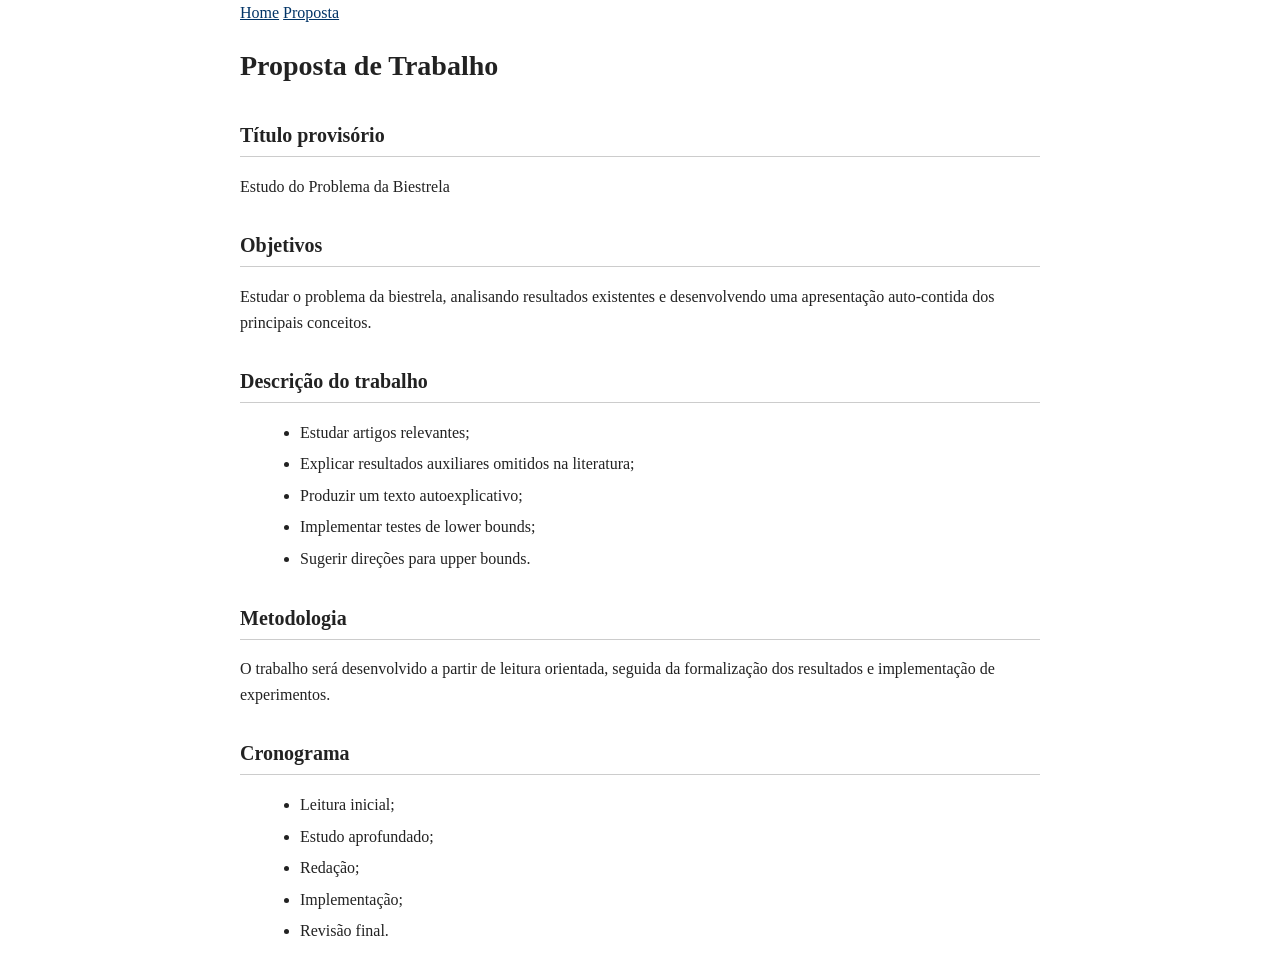
==== proposta_de_trabalho.html @ 9163db7d "improve style" ====
<!DOCTYPE html>
<html lang="pt-br">
<head>
  <meta charset="UTF-8">
  <title>Proposta de TCC</title>
  <link rel="stylesheet" href="style.css">
</head>
<body>

  <div class="navbar">
    <a href="index.html">Home</a>
    <a href="proposta_de_trabalho.html">Proposta</a>
  </div>

  <h1>Proposta de Trabalho</h1>

  <div class="section">
    <h2>Título provisório</h2>
    <p>Estudo do Problema da Biestrela</p>
  </div>

  <div class="section">
    <h2>Objetivos</h2>
    <p>
      Estudar o problema da biestrela, analisando resultados existentes
      e desenvolvendo uma apresentação auto-contida dos principais conceitos.
    </p>
  </div>

  <div class="section">
    <h2>Descrição do trabalho</h2>
    <ul>
      <li>Estudar artigos relevantes;</li>
      <li>Explicar resultados auxiliares omitidos na literatura;</li>
      <li>Produzir um texto autoexplicativo;</li>
      <li>Implementar testes de lower bounds;</li>
      <li>Sugerir direções para upper bounds.</li>
    </ul>
  </div>

  <div class="section">
    <h2>Metodologia</h2>
    <p>
      O trabalho será desenvolvido a partir de leitura orientada,
      seguida da formalização dos resultados e implementação de experimentos.
    </p>
  </div>

  <div class="section">
    <h2>Cronograma</h2>
    <ul>
      <li>Leitura inicial;</li>
      <li>Estudo aprofundado;</li>
      <li>Redação;</li>
      <li>Implementação;</li>
      <li>Revisão final.</li>
    </ul>
  </div>

</body>
</html>
---- style.css ----
body {
  font-family: "Times New Roman", Times, serif;
  line-height: 1.6;
  max-width: 800px;
  margin: 0 auto;
  padding: 0;
  color: #222;
  background-color: #ffffff;
}

/* Barra superior azul */
.topbar {
  height: 8px;
  background-color: #003366;
  margin-bottom: 30px;
}

/* Conteúdo */
.container {
  padding: 0 20px 40px 20px;
}

/* Título principal */
h1 {
  font-size: 28px;
  margin-bottom: 10px;
}

/* Subtítulos */
h2 {
  font-size: 20px;
  margin-top: 30px;
  border-bottom: 1px solid #ccc;
  padding-bottom: 5px;
}

/* Parágrafos */
p {
  margin: 12px 0;
}

/* Lista */
ul {
  margin-left: 20px;
}

li {
  margin-bottom: 6px;
}

/* Links estilo acadêmico */
a {
  color: #003366;
  text-decoration: underline;
}

a:hover {
  color: #0055aa;
}

/* Nome destacado */
strong {
  font-weight: bold;
}
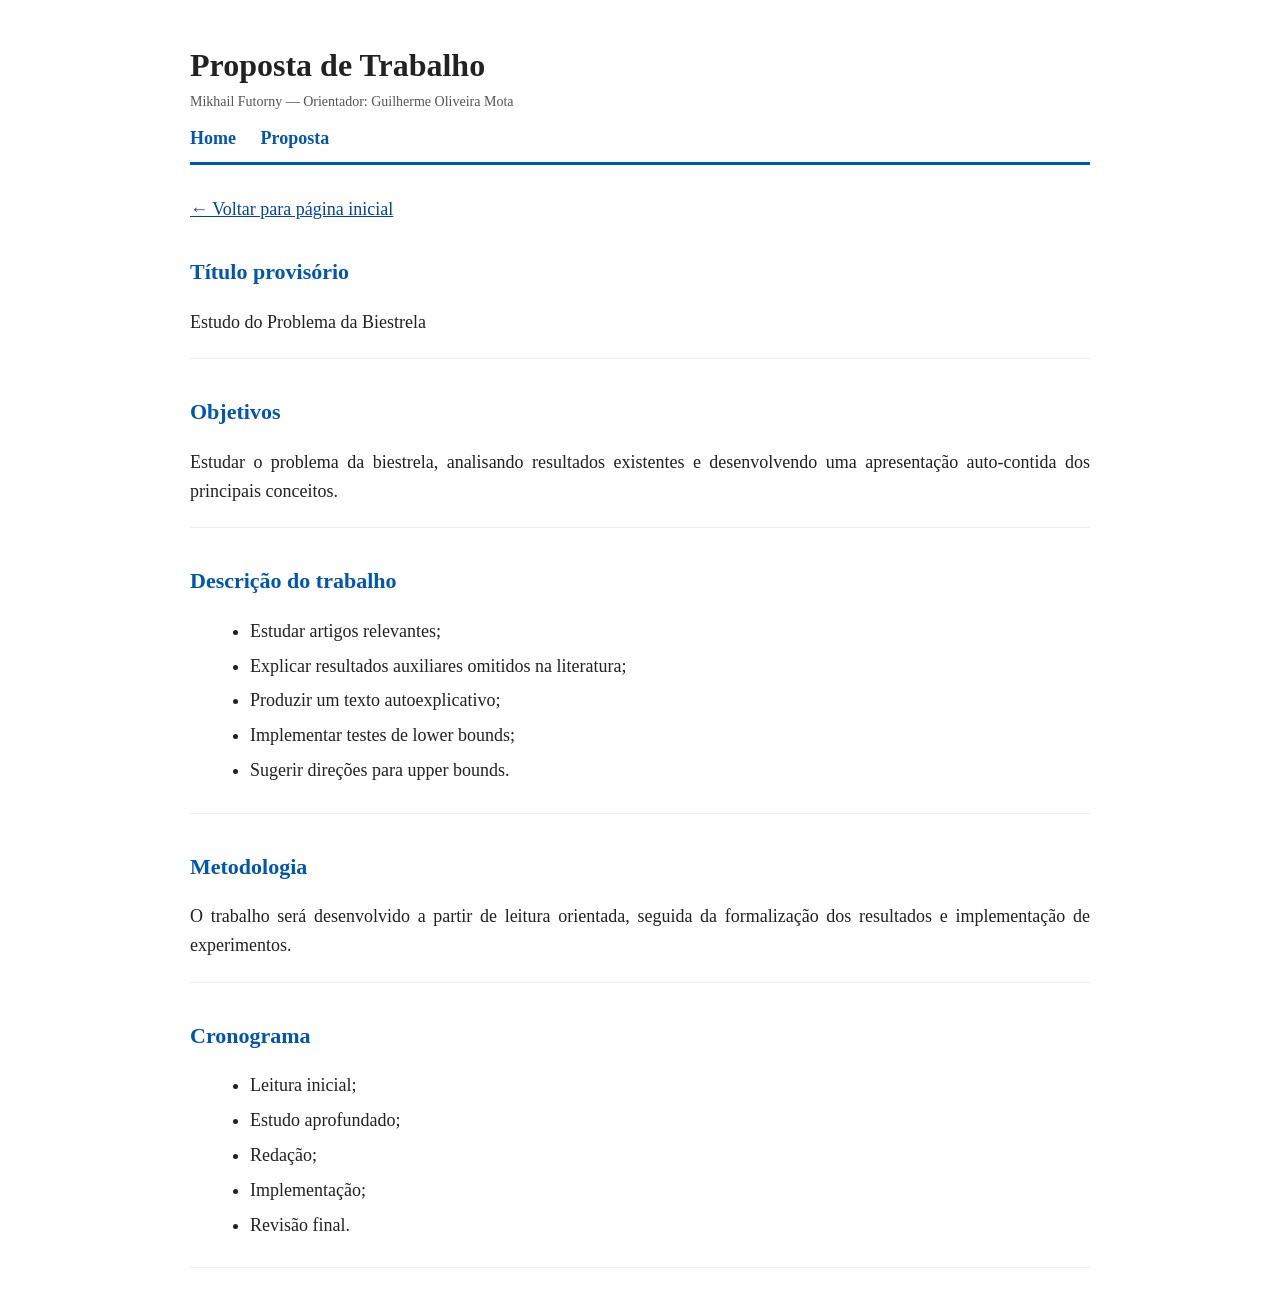
==== commit 80611742: "testing" ====
--- a/proposta_de_trabalho.html
+++ b/proposta_de_trabalho.html
@@ -7,12 +7,18 @@
 </head>
 <body>
 
-  <div class="navbar">
-    <a href="index.html">Home</a>
-    <a href="proposta_de_trabalho.html">Proposta</a>
-  </div>
+  <header>
+    <h1>Proposta de Trabalho</h1>
+    <div class="subtitle">
+      Mikhail Futorny — Orientador: Guilherme Oliveira Mota
+    </div>
+    <div class="navbar">
+      <a href="index.html">Home</a>
+      <a href="proposta_de_trabalho.html">Proposta</a>
+    </div>
+  </header>
 
-  <h1>Proposta de Trabalho</h1>
+  <p><a href="index.html">← Voltar para página inicial</a></p>
 
   <div class="section">
     <h2>Título provisório</h2>
--- a/style.css
+++ b/style.css
@@ -1,45 +1,60 @@
 body {
   font-family: "Times New Roman", Times, serif;
+  font-size: 18px;
   line-height: 1.6;
-  max-width: 800px;
-  margin: 0 auto;
-  padding: 0;
+  max-width: 900px;
+  margin: 40px auto;
+  padding: 0 20px;
   color: #222;
   background-color: #ffffff;
 }
 
-/* Barra superior azul */
-.topbar {
-  height: 8px;
-  background-color: #003366;
+/* HEADER */
+header {
+  border-bottom: 3px solid #0056b3;
   margin-bottom: 30px;
+  padding-bottom: 10px;
 }
 
-/* Conteúdo */
-.container {
-  padding: 0 20px 40px 20px;
+header h1 {
+  margin: 0;
+  font-size: 32px;
 }
 
-/* Título principal */
-h1 {
-  font-size: 28px;
-  margin-bottom: 10px;
+.subtitle {
+  color: #555;
+  font-size: 14px;
 }
 
-/* Subtítulos */
-h2 {
-  font-size: 20px;
-  margin-top: 30px;
-  border-bottom: 1px solid #ccc;
-  padding-bottom: 5px;
+/* NAVBAR */
+.navbar {
+  margin-top: 10px;
 }
 
-/* Parágrafos */
+.navbar a {
+  margin-right: 20px;
+  text-decoration: none;
+  color: #0056b3;
+  font-weight: bold;
+}
+
+.navbar a:hover {
+  text-decoration: underline;
+}
+
+/* TITLES */
+h2 {
+  margin-top: 30px;
+  font-size: 22px;
+  color: #0056b3;
+}
+
+/* TEXT */
 p {
   margin: 12px 0;
+  text-align: justify;
 }
 
-/* Lista */
 ul {
   margin-left: 20px;
 }
@@ -48,17 +63,19 @@
   margin-bottom: 6px;
 }
 
-/* Links estilo acadêmico */
+/* LINKS */
 a {
-  color: #003366;
+  color: #0044aa;
+  font-weight: 500;
+}
+
+a:hover {
   text-decoration: underline;
 }
 
-a:hover {
-  color: #0055aa;
-}
-
-/* Nome destacado */
-strong {
-  font-weight: bold;
+/* SECTIONS */
+.section {
+  margin-bottom: 35px;
+  padding-bottom: 10px;
+  border-bottom: 1px solid #eee;
 }
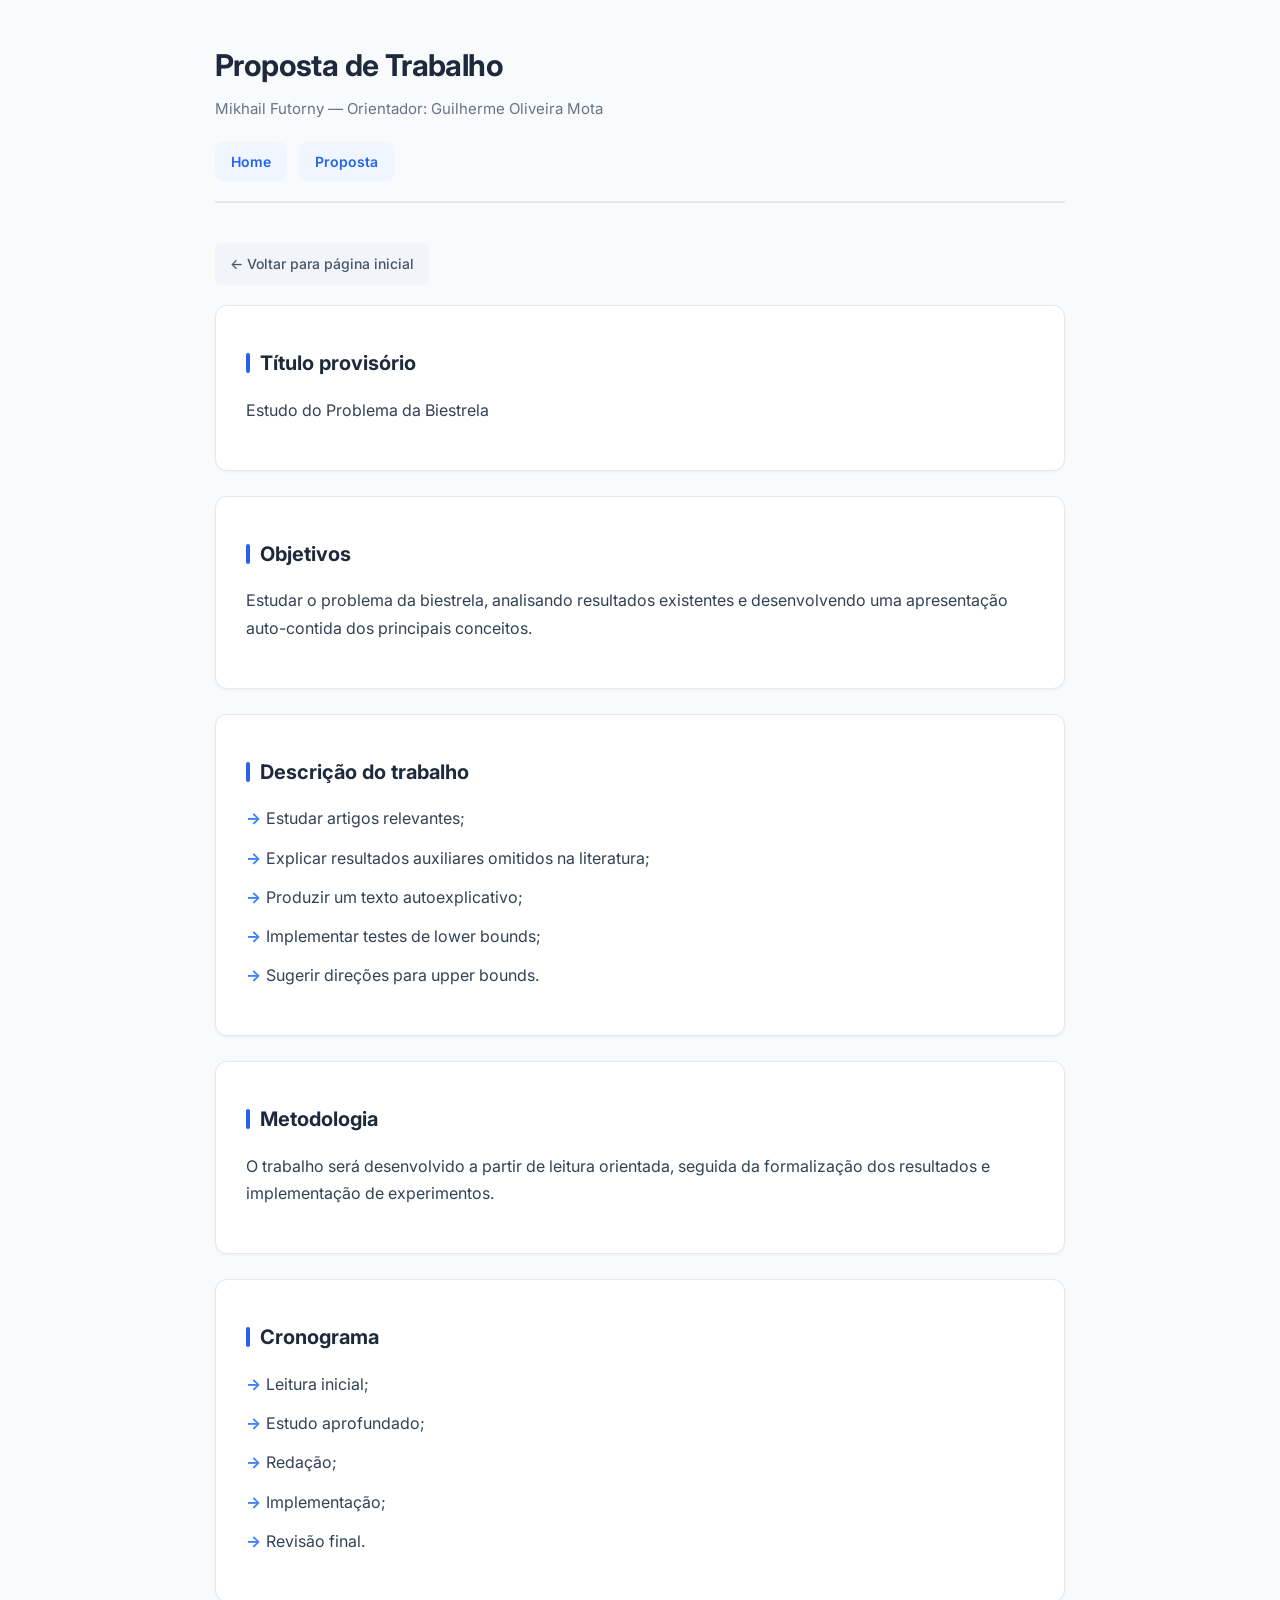
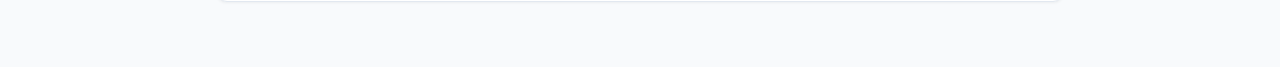
==== commit 6560645e: "teste" ====
--- a/proposta_de_trabalho.html
+++ b/proposta_de_trabalho.html
@@ -18,7 +18,7 @@
     </div>
   </header>
 
-  <p><a href="index.html">← Voltar para página inicial</a></p>
+  <a href="index.html" class="back-button">← Voltar para página inicial</a>
 
   <div class="section">
     <h2>Título provisório</h2>
--- a/style.css
+++ b/style.css
@@ -1,81 +1,132 @@
+@import url('https://fonts.googleapis.com/css2?family=Inter:wght@400;500;600;700&display=swap');
+
 body {
-  font-family: "Times New Roman", Times, serif;
-  font-size: 18px;
-  line-height: 1.6;
-  max-width: 900px;
-  margin: 40px auto;
-  padding: 0 20px;
-  color: #222;
-  background-color: #ffffff;
+  font-family: 'Inter', sans-serif;
+  font-size: 16px;
+  line-height: 1.7;
+  max-width: 850px;
+  margin: 0 auto;
+  padding: 40px 20px;
+  color: #334155;
+  background-color: #f8fafc;
 }
 
 /* HEADER */
 header {
-  border-bottom: 3px solid #0056b3;
-  margin-bottom: 30px;
-  padding-bottom: 10px;
+  border-bottom: 2px solid #e2e8f0;
+  margin-bottom: 40px;
+  padding-bottom: 20px;
 }
 
 header h1 {
   margin: 0;
-  font-size: 32px;
+  font-size: 30px;
+  color: #1e293b;
+  font-weight: 700;
+  letter-spacing: -0.02em;
 }
 
 .subtitle {
-  color: #555;
-  font-size: 14px;
+  color: #64748b;
+  font-size: 15px;
+  margin-top: 5px;
 }
 
 /* NAVBAR */
 .navbar {
-  margin-top: 10px;
+  margin-top: 20px;
+  display: flex;
+  gap: 12px;
 }
 
 .navbar a {
-  margin-right: 20px;
   text-decoration: none;
-  color: #0056b3;
-  font-weight: bold;
+  color: #2563eb;
+  font-weight: 600;
+  font-size: 14px;
+  padding: 8px 16px;
+  border-radius: 8px;
+  background-color: #eff6ff;
+  transition: all 0.2s ease;
 }
 
 .navbar a:hover {
-  text-decoration: underline;
+  background-color: #2563eb;
+  color: white;
 }
 
 /* TITLES */
 h2 {
-  margin-top: 30px;
-  font-size: 22px;
-  color: #0056b3;
+  margin-top: 10px;
+  font-size: 20px;
+  color: #1e293b;
+  display: flex;
+  align-items: center;
+  gap: 10px;
 }
 
-/* TEXT */
-p {
-  margin: 12px 0;
-  text-align: justify;
-}
-
-ul {
-  margin-left: 20px;
-}
-
-li {
-  margin-bottom: 6px;
-}
-
-/* LINKS */
-a {
-  color: #0044aa;
-  font-weight: 500;
-}
-
-a:hover {
-  text-decoration: underline;
+h2::before {
+  content: "";
+  width: 4px;
+  height: 20px;
+  background-color: #2563eb;
+  border-radius: 4px;
 }
 
 /* SECTIONS */
 .section {
-  margin-bottom: 35px;
-  padding-bottom: 10px;
-  border-bottom: 1px solid #eee;
+  background: white;
+  padding: 30px;
+  border-radius: 12px;
+  box-shadow: 0 1px 3px rgba(0,0,0,0.05);
+  margin-bottom: 25px;
+  border: 1px solid #e2e8f0;
+}
+
+/* LINKS & BUTTONS */
+p { margin: 16px 0; }
+
+a {
+  color: #2563eb;
+  text-decoration: none;
+  transition: color 0.2s;
+}
+
+.back-button {
+  display: inline-flex;
+  align-items: center;
+  padding: 8px 14px;
+  background-color: #f1f5f9;
+  color: #475569;
+  border-radius: 6px;
+  font-size: 14px;
+  font-weight: 500;
+  margin-bottom: 20px;
+  border: 1px solid transparent;
+  transition: all 0.2s;
+}
+
+.back-button:hover {
+  background-color: #e2e8f0;
+  color: #1e293b;
+  transform: translateX(-3px);
+}
+
+/* LISTS */
+ul {
+  padding-left: 20px;
+  list-style: none;
+}
+
+li {
+  margin-bottom: 12px;
+  position: relative;
+}
+
+li::before {
+  content: "→";
+  color: #3b82f6;
+  position: absolute;
+  left: -20px;
+  font-weight: bold;
 }
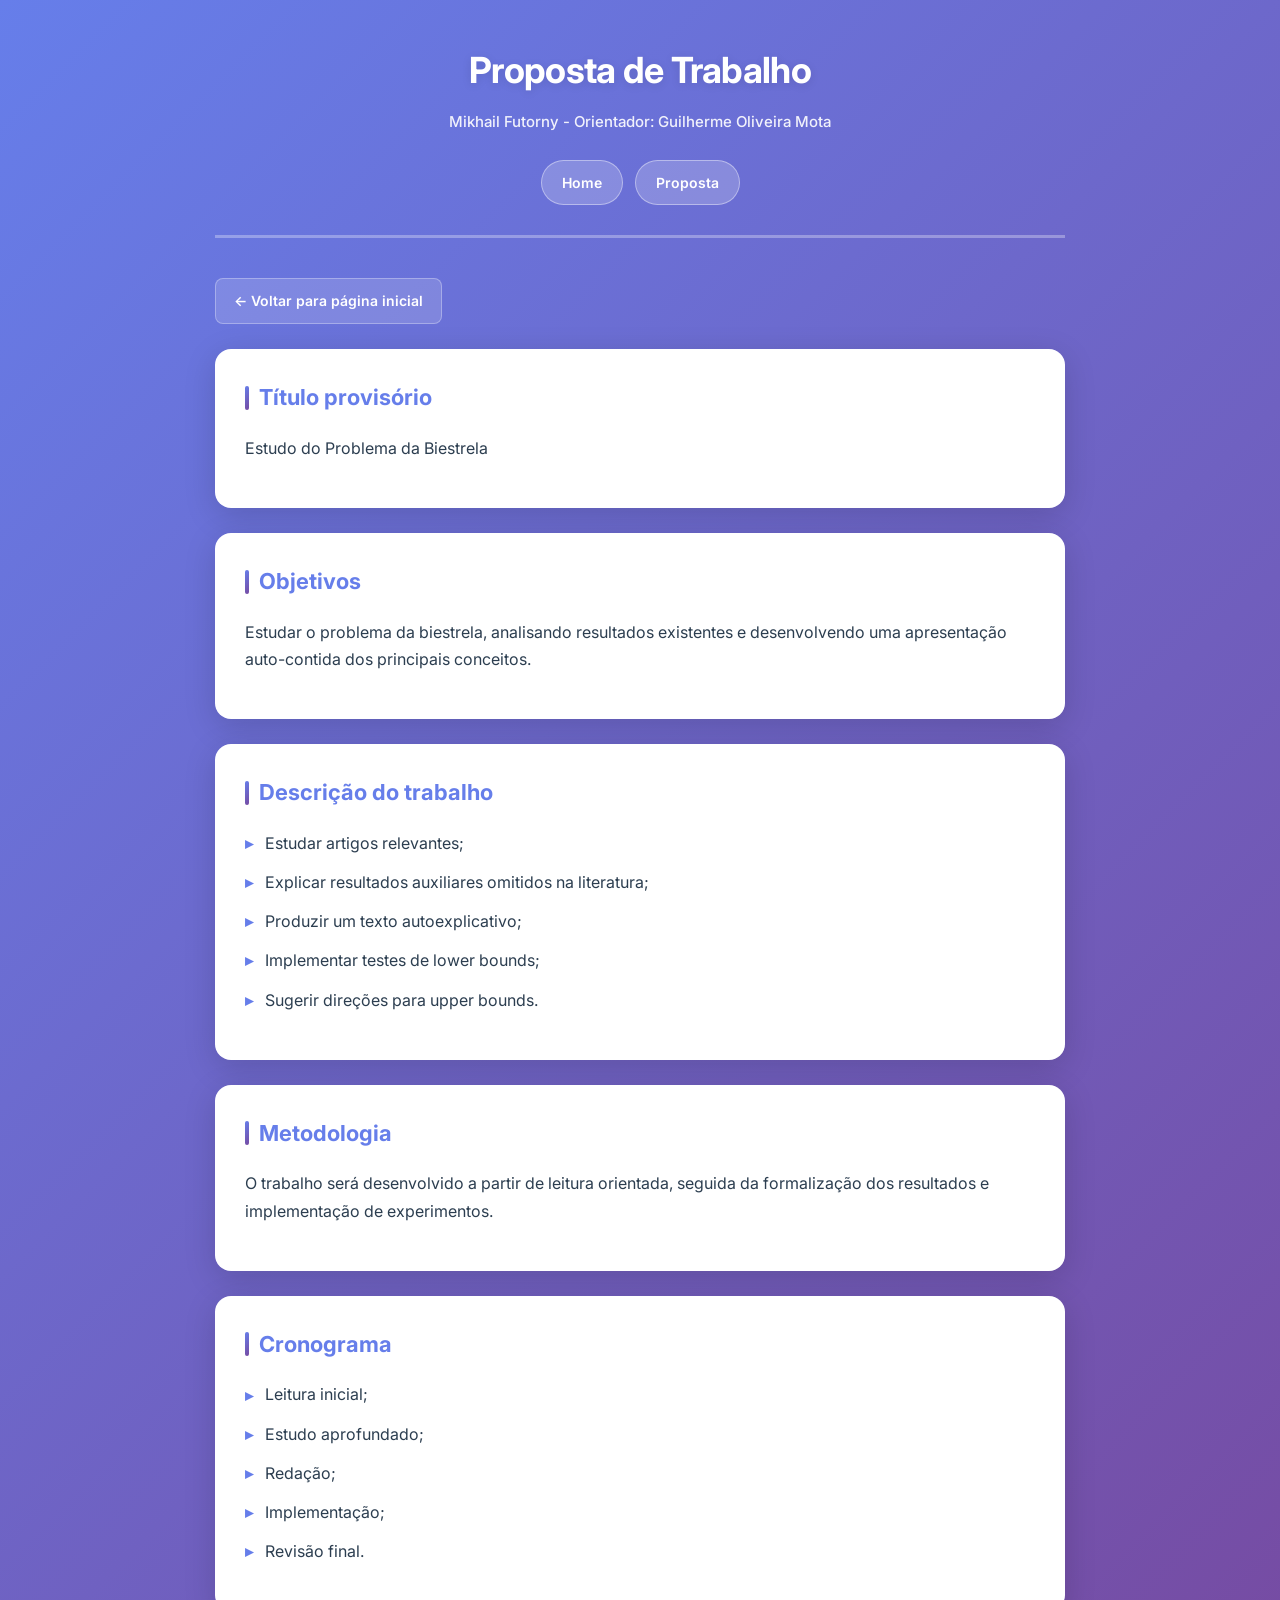
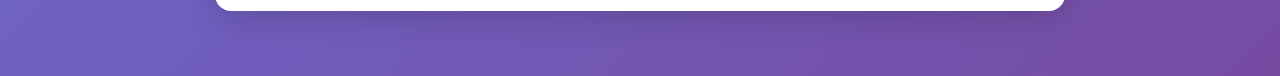
==== commit 0e99ef4b: "redesign" ====
--- a/proposta_de_trabalho.html
+++ b/proposta_de_trabalho.html
@@ -10,7 +10,7 @@
   <header>
     <h1>Proposta de Trabalho</h1>
     <div class="subtitle">
-      Mikhail Futorny — Orientador: Guilherme Oliveira Mota
+      Mikhail Futorny - Orientador: Guilherme Oliveira Mota
     </div>
     <div class="navbar">
       <a href="index.html">Home</a>
--- a/style.css
+++ b/style.css
@@ -7,69 +7,77 @@
   max-width: 850px;
   margin: 0 auto;
   padding: 40px 20px;
-  color: #334155;
-  background-color: #f8fafc;
+  color: #2c3e50;
+  background: linear-gradient(135deg, #667eea 0%, #764ba2 100%);
+  min-height: 100vh;
 }
 
 /* HEADER */
 header {
-  border-bottom: 2px solid #e2e8f0;
+  border-bottom: 3px solid rgba(255, 255, 255, 0.3);
   margin-bottom: 40px;
-  padding-bottom: 20px;
+  padding-bottom: 30px;
+  text-align: center;
 }
 
 header h1 {
   margin: 0;
-  font-size: 30px;
-  color: #1e293b;
+  font-size: 36px;
+  color: white;
   font-weight: 700;
   letter-spacing: -0.02em;
+  text-shadow: 0 2px 10px rgba(0, 0, 0, 0.1);
 }
 
 .subtitle {
-  color: #64748b;
+  color: rgba(255, 255, 255, 0.9);
   font-size: 15px;
-  margin-top: 5px;
+  margin-top: 8px;
+  font-weight: 500;
 }
 
 /* NAVBAR */
 .navbar {
-  margin-top: 20px;
+  margin-top: 25px;
   display: flex;
   gap: 12px;
+  justify-content: center;
 }
 
 .navbar a {
   text-decoration: none;
-  color: #2563eb;
+  color: white;
   font-weight: 600;
   font-size: 14px;
-  padding: 8px 16px;
-  border-radius: 8px;
-  background-color: #eff6ff;
-  transition: all 0.2s ease;
+  padding: 10px 20px;
+  border-radius: 25px;
+  background-color: rgba(255, 255, 255, 0.2);
+  border: 1.5px solid rgba(255, 255, 255, 0.4);
+  transition: all 0.3s ease;
 }
 
 .navbar a:hover {
-  background-color: #2563eb;
-  color: white;
+  background-color: rgba(255, 255, 255, 0.3);
+  border-color: rgba(255, 255, 255, 0.8);
+  transform: translateY(-2px);
 }
 
 /* TITLES */
 h2 {
-  margin-top: 10px;
-  font-size: 20px;
-  color: #1e293b;
+  margin-top: 0;
+  font-size: 22px;
+  color: #667eea;
   display: flex;
   align-items: center;
   gap: 10px;
+  font-weight: 700;
 }
 
 h2::before {
   content: "";
   width: 4px;
-  height: 20px;
-  background-color: #2563eb;
+  height: 24px;
+  background: linear-gradient(135deg, #667eea, #764ba2);
   border-radius: 4px;
 }
 
@@ -77,38 +85,49 @@
 .section {
   background: white;
   padding: 30px;
-  border-radius: 12px;
-  box-shadow: 0 1px 3px rgba(0,0,0,0.05);
+  border-radius: 16px;
+  box-shadow: 0 8px 32px rgba(0, 0, 0, 0.15);
   margin-bottom: 25px;
-  border: 1px solid #e2e8f0;
+  border: none;
+  backdrop-filter: blur(10px);
+}
+
+.section:hover {
+  box-shadow: 0 12px 40px rgba(0, 0, 0, 0.2);
+  transition: all 0.3s ease;
 }
 
 /* LINKS & BUTTONS */
 p { margin: 16px 0; }
 
 a {
-  color: #2563eb;
+  color: #667eea;
   text-decoration: none;
   transition: color 0.2s;
+  font-weight: 500;
+}
+
+a:hover {
+  color: #764ba2;
 }
 
 .back-button {
   display: inline-flex;
   align-items: center;
-  padding: 8px 14px;
-  background-color: #f1f5f9;
-  color: #475569;
-  border-radius: 6px;
+  padding: 10px 18px;
+  background-color: rgba(255, 255, 255, 0.15);
+  color: white;
+  border-radius: 8px;
   font-size: 14px;
-  font-weight: 500;
-  margin-bottom: 20px;
-  border: 1px solid transparent;
-  transition: all 0.2s;
+  font-weight: 600;
+  margin-bottom: 25px;
+  border: 1.5px solid rgba(255, 255, 255, 0.3);
+  transition: all 0.3s;
 }
 
 .back-button:hover {
-  background-color: #e2e8f0;
-  color: #1e293b;
+  background-color: rgba(255, 255, 255, 0.25);
+  border-color: rgba(255, 255, 255, 0.6);
   transform: translateX(-3px);
 }
 
@@ -124,9 +143,10 @@
 }
 
 li::before {
-  content: "→";
-  color: #3b82f6;
+  content: "▸";
+  color: #667eea;
   position: absolute;
   left: -20px;
   font-weight: bold;
+  font-size: 16px;
 }
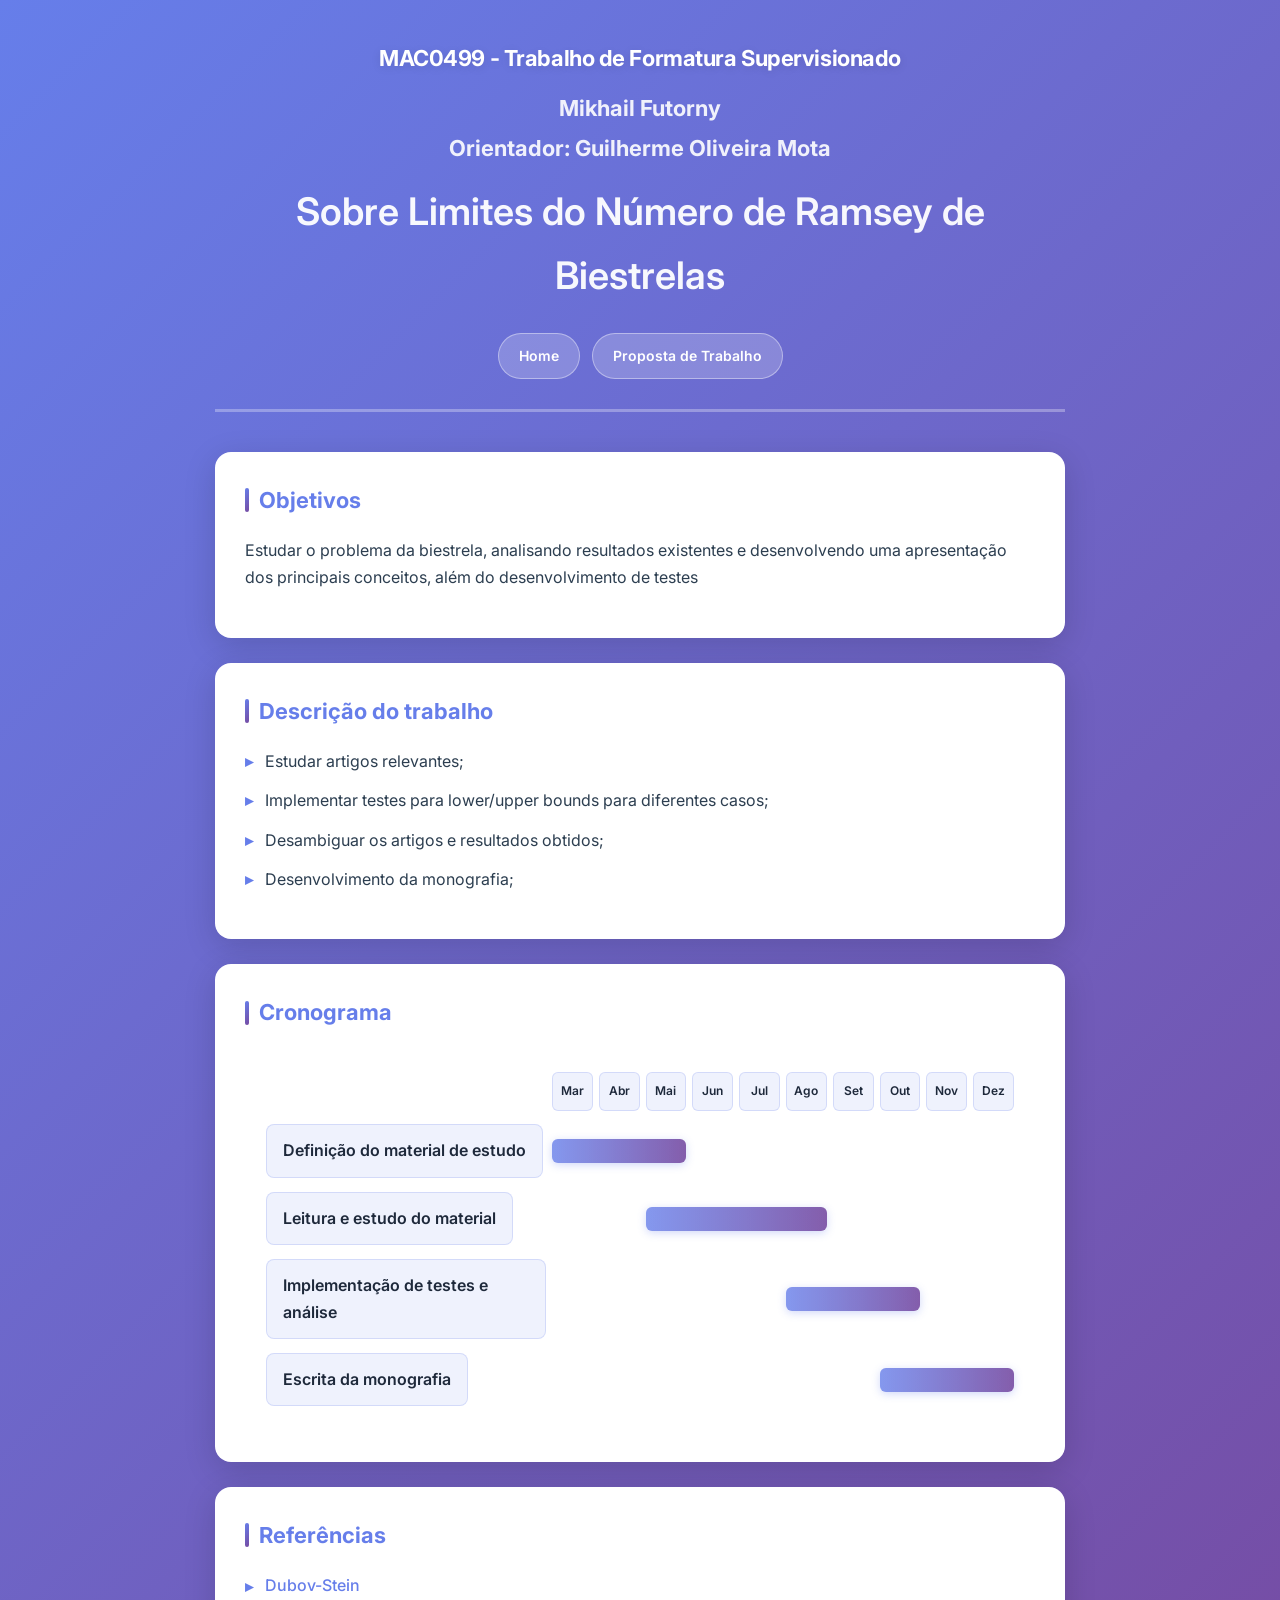
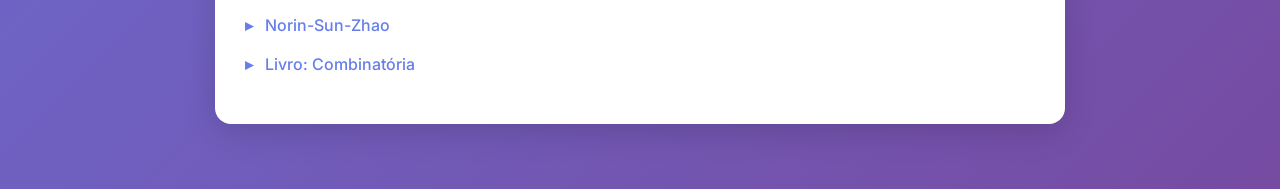
==== commit 303e24f2: "improving everything" ====
--- a/proposta_de_trabalho.html
+++ b/proposta_de_trabalho.html
@@ -8,28 +8,23 @@
 <body>
 
   <header>
-    <h1>Proposta de Trabalho</h1>
+    <h1>MAC0499 - Trabalho de Formatura Supervisionado</h1>
     <div class="subtitle">
-      Mikhail Futorny - Orientador: Guilherme Oliveira Mota
+      <div>Mikhail Futorny</div>
+      <div>Orientador: Guilherme Oliveira Mota</div>
     </div>
+    <div class="project-title">Sobre Limites do Número de Ramsey de Biestrelas</div>
     <div class="navbar">
       <a href="index.html">Home</a>
-      <a href="proposta_de_trabalho.html">Proposta</a>
+      <a href="proposta_de_trabalho.html">Proposta de Trabalho</a>
     </div>
   </header>
-
-  <a href="index.html" class="back-button">← Voltar para página inicial</a>
-
-  <div class="section">
-    <h2>Título provisório</h2>
-    <p>Estudo do Problema da Biestrela</p>
-  </div>
 
   <div class="section">
     <h2>Objetivos</h2>
     <p>
       Estudar o problema da biestrela, analisando resultados existentes
-      e desenvolvendo uma apresentação auto-contida dos principais conceitos.
+      e desenvolvendo uma apresentação dos principais conceitos, além do desenvolvimento de testes
     </p>
   </div>
 
@@ -37,29 +32,40 @@
     <h2>Descrição do trabalho</h2>
     <ul>
       <li>Estudar artigos relevantes;</li>
-      <li>Explicar resultados auxiliares omitidos na literatura;</li>
-      <li>Produzir um texto autoexplicativo;</li>
-      <li>Implementar testes de lower bounds;</li>
-      <li>Sugerir direções para upper bounds.</li>
+      <li>Implementar testes para lower/upper bounds para diferentes casos;</li>
+      <li>Desambiguar os artigos e resultados obtidos;</li>
+      <li>Desenvolvimento da monografia;</li>
     </ul>
   </div>
 
   <div class="section">
-    <h2>Metodologia</h2>
-    <p>
-      O trabalho será desenvolvido a partir de leitura orientada,
-      seguida da formalização dos resultados e implementação de experimentos.
-    </p>
+    <h2>Cronograma</h2>
+    <div class="timeline">
+      <div></div>
+      <div class="header">Mar</div><div class="header">Abr</div><div class="header">Mai</div>
+      <div class="header">Jun</div><div class="header">Jul</div><div class="header">Ago</div>
+      <div class="header">Set</div><div class="header">Out</div><div class="header">Nov</div><div class="header">Dez</div>
+
+      <div class="activity-label">Definição do material de estudo</div>
+      <div class="bar" style="grid-column: 2 / 5;"></div>
+
+      <div class="activity-label">Leitura e estudo do material</div>
+      <div class="bar" style="grid-column: 4 / 8;"></div>
+
+      <div class="activity-label">Implementação de testes e análise</div>
+      <div class="bar" style="grid-column: 7 / 10;"></div>
+
+      <div class="activity-label">Escrita da monografia</div>
+      <div class="bar" style="grid-column: 9 / 12;"></div>
+    </div>
   </div>
 
   <div class="section">
-    <h2>Cronograma</h2>
+    <h2>Referências</h2>
     <ul>
-      <li>Leitura inicial;</li>
-      <li>Estudo aprofundado;</li>
-      <li>Redação;</li>
-      <li>Implementação;</li>
-      <li>Revisão final.</li>
+      <li><a href="https://arxiv.org/pdf/2401.01274">Dubov-Stein</a></li>
+      <li><a href="https://arxiv.org/pdf/1605.03612">Norin-Sun-Zhao</a></li>
+      <li><a href="https://impa.br/wp-content/uploads/2022/01/33CBM02-eBook.pdf">Livro: Combinatória</a></li>
     </ul>
   </div>
 
--- a/style.css
+++ b/style.css
@@ -22,7 +22,7 @@
 
 header h1 {
   margin: 0;
-  font-size: 36px;
+  font-size: 22px;
   color: white;
   font-weight: 700;
   letter-spacing: -0.02em;
@@ -31,9 +31,17 @@
 
 .subtitle {
   color: rgba(255, 255, 255, 0.9);
-  font-size: 15px;
-  margin-top: 8px;
-  font-weight: 500;
+  font-size: 22px;
+  margin-top: 12px;
+  font-weight: 700;
+  line-height: 1.8;
+}
+
+.project-title {
+  color: rgba(255, 255, 255, 0.95);
+  font-size: 38px;
+  margin-top: 10px;
+  font-weight: 600;
 }
 
 /* NAVBAR */
@@ -99,6 +107,10 @@
 
 /* LINKS & BUTTONS */
 p { margin: 16px 0; }
+ 
+ p + p {
+  margin-top: 24px;
+ }
 
 a {
   color: #667eea;
@@ -149,4 +161,104 @@
   left: -20px;
   font-weight: bold;
   font-size: 16px;
+}
+
+/* TIMELINE */
+.timeline {
+  margin-top: 20px;
+}
+
+.timeline-item {
+  display: flex;
+  align-items: center;
+  margin-bottom: 20px;
+  padding: 15px;
+  background: rgba(255, 255, 255, 0.05);
+  border-radius: 8px;
+  border-left: 4px solid #667eea;
+}
+
+.timeline-content {
+  flex: 1;
+  margin-right: 20px;
+}
+
+.timeline-content h3 {
+  margin: 0 0 5px 0;
+  font-size: 16px;
+  color: #667eea;
+  font-weight: 600;
+}
+
+.timeline-content p {
+  margin: 0;
+  font-size: 14px;
+  color: rgba(255, 255, 255, 0.8);
+}
+
+.timeline-bar {
+  height: 8px;
+  background: linear-gradient(90deg, #667eea, #764ba2);
+  border-radius: 4px;
+  transition: width 0.3s ease;
+}
+
+/* TIMELINE */
+.timeline {
+  display: grid;
+  grid-template-columns: 280px repeat(10, 1fr);
+  gap: 6px;
+  align-items: center;
+  margin-top: 20px;
+  padding: 20px;
+  background: rgba(255, 255, 255, 0.05);
+  border-radius: 12px;
+  border: 1px solid rgba(255, 255, 255, 0.1);
+}
+
+.header {
+  font-weight: 600;
+  text-align: center;
+  color: #1e293b;
+  font-size: 12px;
+  padding: 8px 4px;
+  background: rgba(102, 126, 234, 0.1);
+  border-radius: 6px;
+  margin-bottom: 4px;
+  border: 1px solid rgba(102, 126, 234, 0.2);
+}
+
+.activity-label {
+  font-weight: 600;
+  color: #1e293b;
+  padding: 12px 16px;
+  background: rgba(102, 126, 234, 0.1);
+  border-radius: 8px;
+  border-left: 4px solid #667eea;
+  margin: 4px 0;
+  text-align: left;
+  justify-self: start;
+  border: 1px solid rgba(102, 126, 234, 0.2);
+  grid-column: 1;
+}
+
+.bar {
+  background: linear-gradient(90deg, #667eea, #764ba2);
+  height: 24px;
+  border-radius: 6px;
+  box-shadow: 0 2px 8px rgba(102, 126, 234, 0.3);
+  position: relative;
+  margin: 4px 0;
+  justify-self: stretch;
+}
+
+.bar::after {
+  content: '';
+  position: absolute;
+  top: 0;
+  left: 0;
+  right: 0;
+  bottom: 0;
+  background: linear-gradient(90deg, rgba(255, 255, 255, 0.2), rgba(255, 255, 255, 0.1));
+  border-radius: 6px;
 }
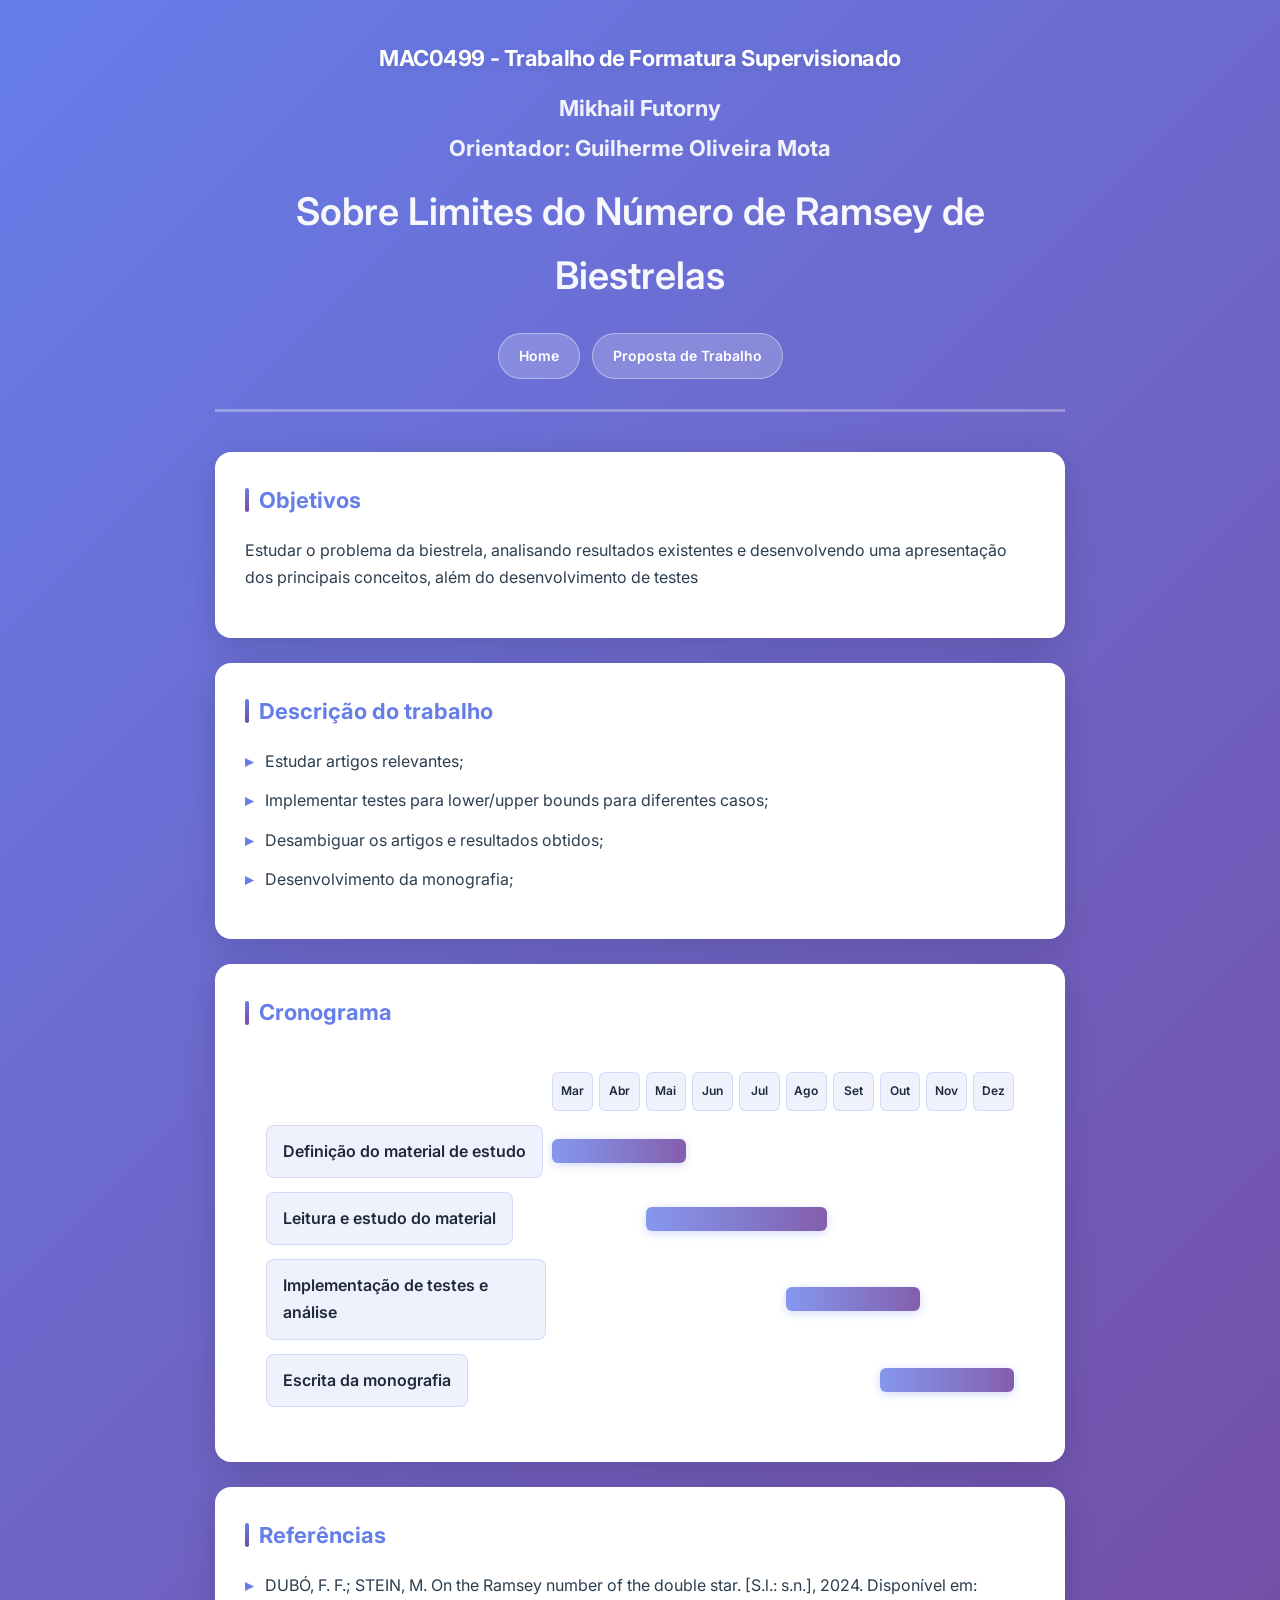
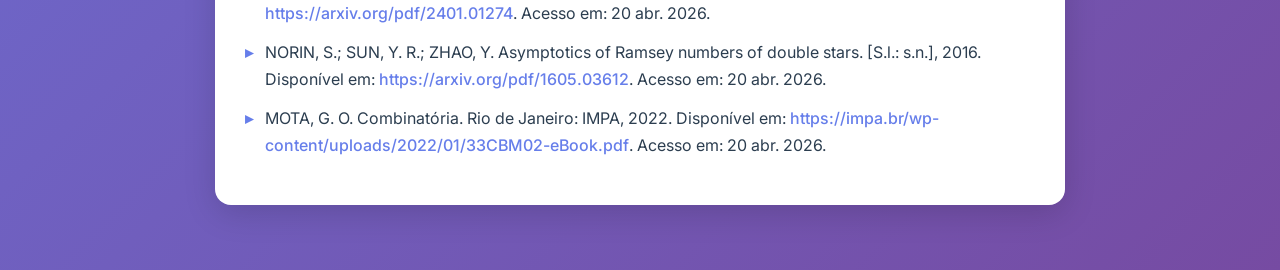
==== commit cb417eca: "links das referencias" ====
--- a/proposta_de_trabalho.html
+++ b/proposta_de_trabalho.html
@@ -63,9 +63,9 @@
   <div class="section">
     <h2>Referências</h2>
     <ul>
-      <li><a href="https://arxiv.org/pdf/2401.01274">Dubov-Stein</a></li>
-      <li><a href="https://arxiv.org/pdf/1605.03612">Norin-Sun-Zhao</a></li>
-      <li><a href="https://impa.br/wp-content/uploads/2022/01/33CBM02-eBook.pdf">Livro: Combinatória</a></li>
+      <li>DUBÓ, F. F.; STEIN, M. On the Ramsey number of the double star. [S.l.: s.n.], 2024. Disponível em: <a href="https://arxiv.org/pdf/2401.01274">https://arxiv.org/pdf/2401.01274</a>. Acesso em: 20 abr. 2026.</li>
+      <li>NORIN, S.; SUN, Y. R.; ZHAO, Y. Asymptotics of Ramsey numbers of double stars. [S.l.: s.n.], 2016. Disponível em: <a href="https://arxiv.org/pdf/1605.03612">https://arxiv.org/pdf/1605.03612</a>. Acesso em: 20 abr. 2026.</li>
+      <li>MOTA, G. O. Combinatória. Rio de Janeiro: IMPA, 2022. Disponível em: <a href="https://impa.br/wp-content/uploads/2022/01/33CBM02-eBook.pdf">https://impa.br/wp-content/uploads/2022/01/33CBM02-eBook.pdf</a>. Acesso em: 20 abr. 2026.</li>
     </ul>
   </div>
 
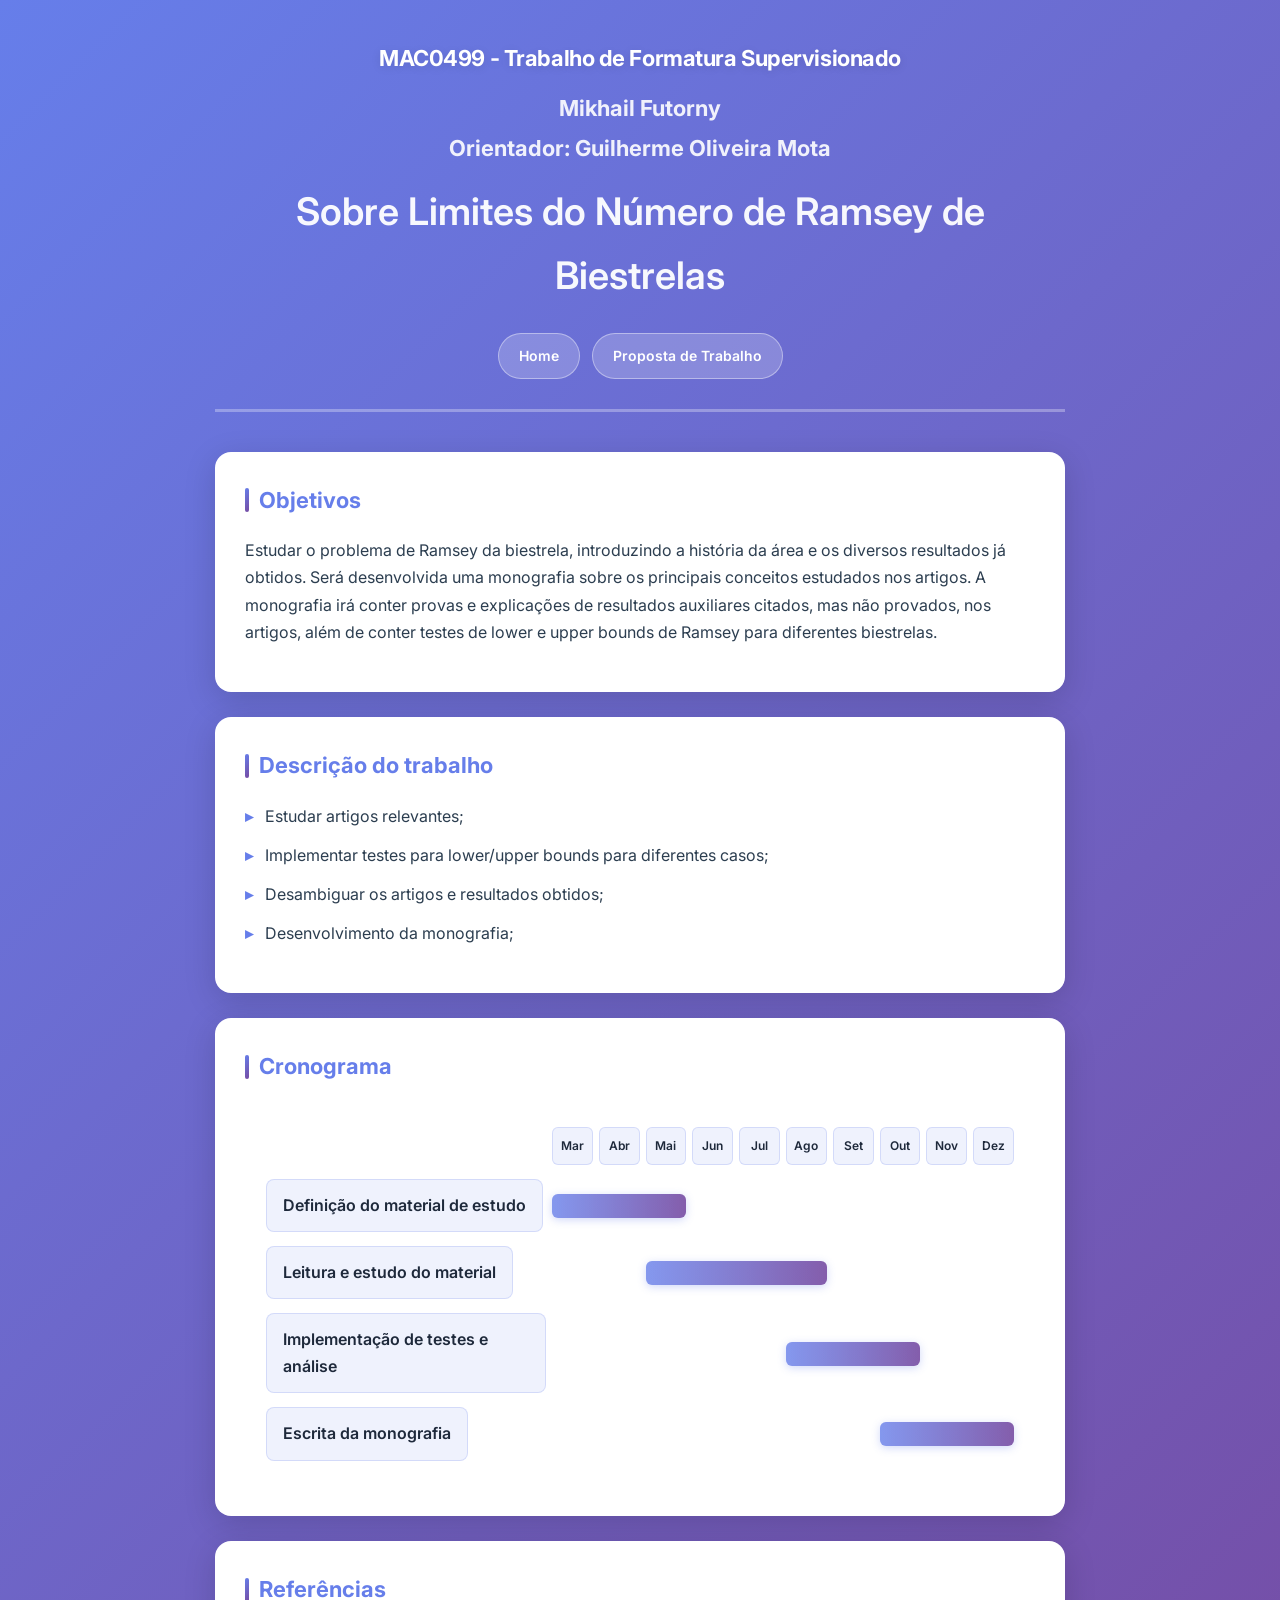
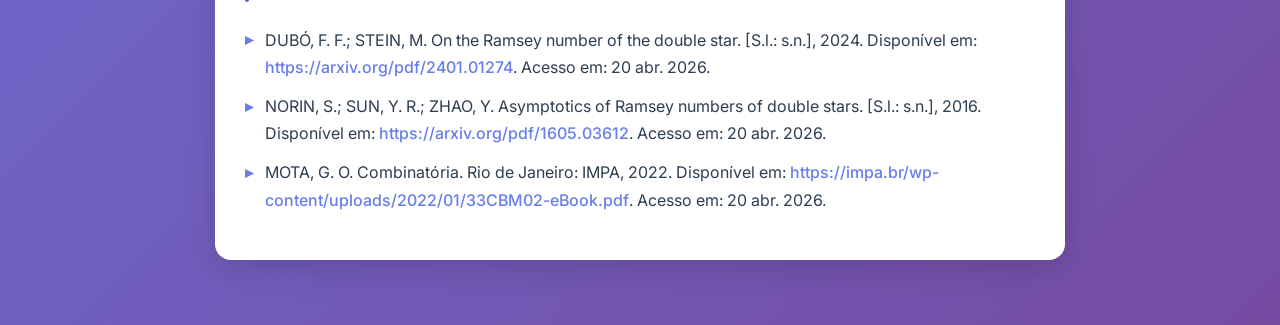
==== commit 70b0ad0c: "improve objective" ====
--- a/proposta_de_trabalho.html
+++ b/proposta_de_trabalho.html
@@ -23,8 +23,7 @@
   <div class="section">
     <h2>Objetivos</h2>
     <p>
-      Estudar o problema da biestrela, analisando resultados existentes
-      e desenvolvendo uma apresentação dos principais conceitos, além do desenvolvimento de testes
+      Estudar o problema de Ramsey da biestrela, introduzindo a história da área e os diversos resultados já obtidos. Será desenvolvida uma monografia sobre os principais conceitos estudados nos artigos. A monografia irá conter provas e explicações de resultados auxiliares citados, mas não provados, nos artigos, além de conter testes de lower e upper bounds de Ramsey para diferentes biestrelas.
     </p>
   </div>
 
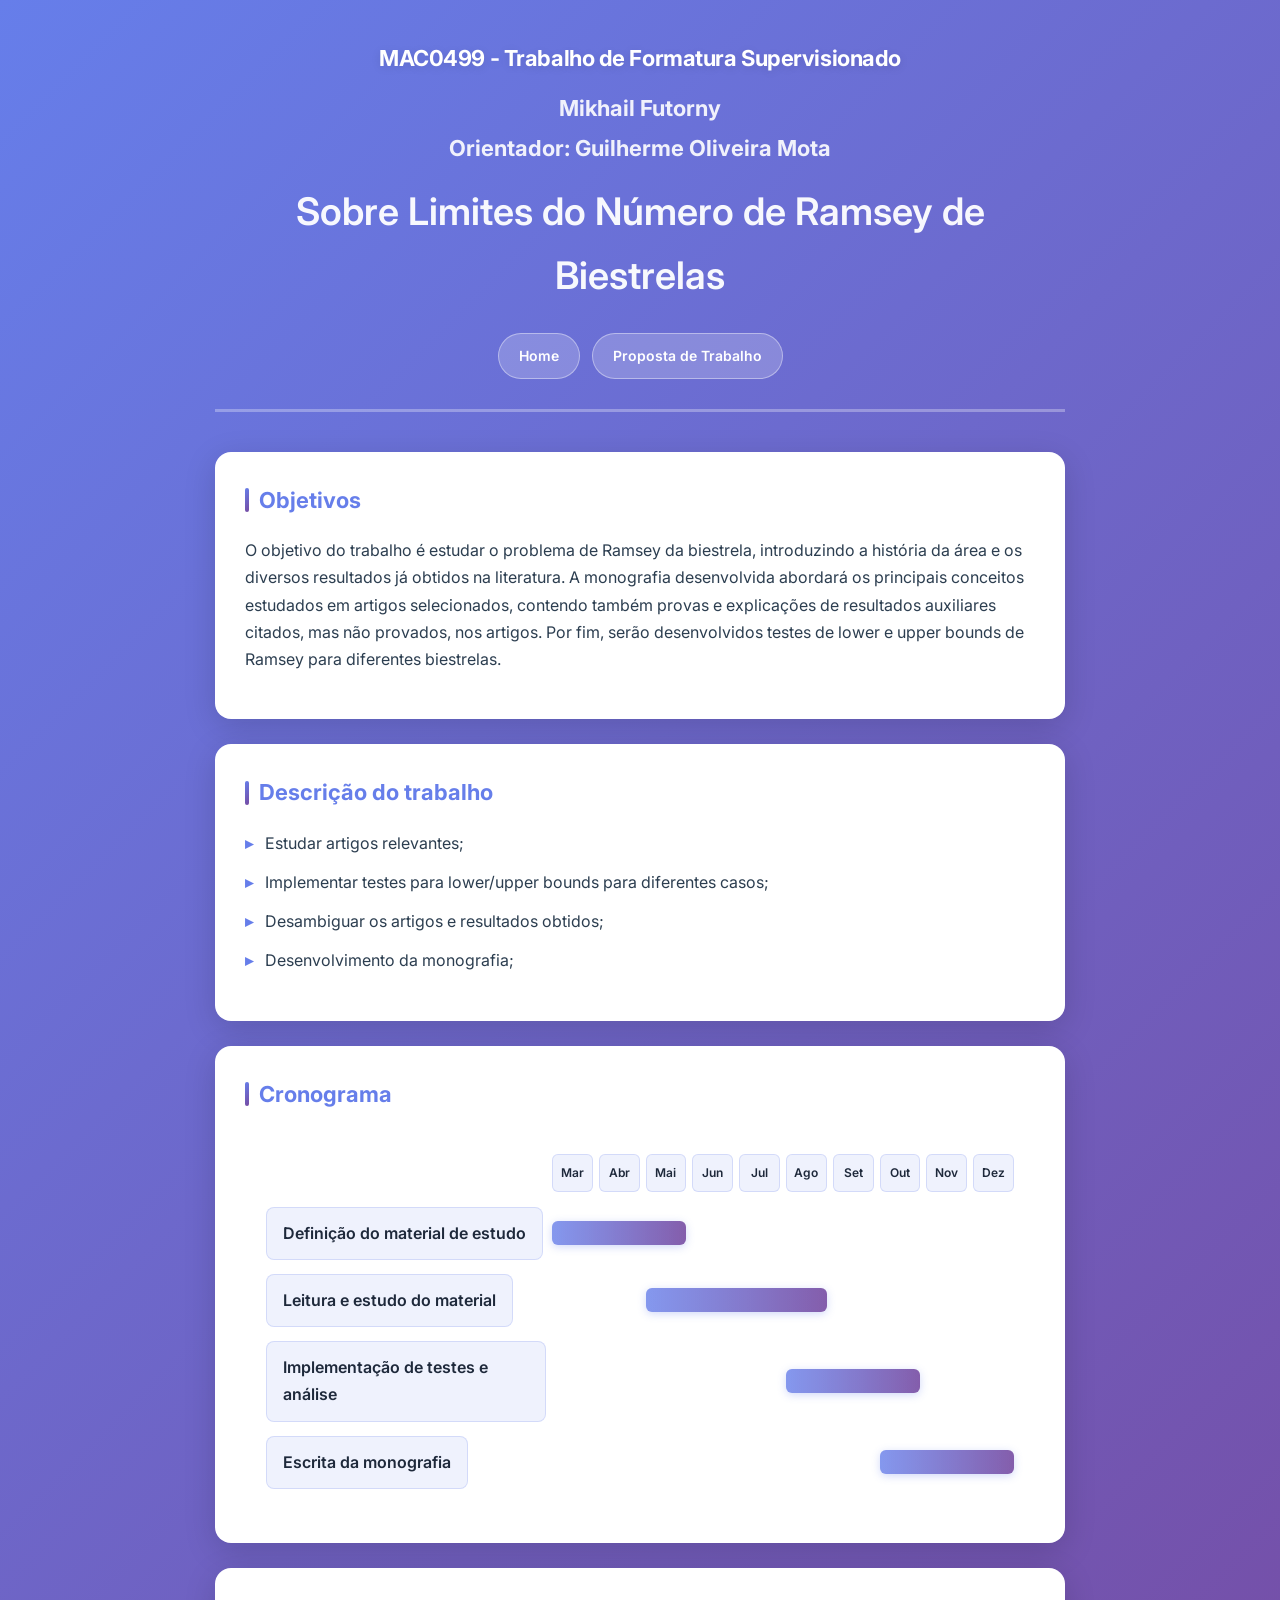
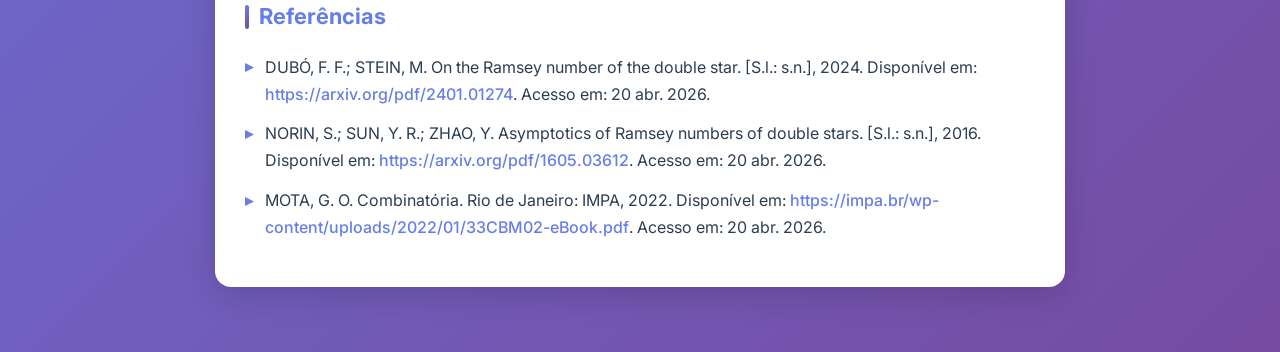
==== commit f007e717: "fix" ====
--- a/proposta_de_trabalho.html
+++ b/proposta_de_trabalho.html
@@ -23,7 +23,7 @@
   <div class="section">
     <h2>Objetivos</h2>
     <p>
-      Estudar o problema de Ramsey da biestrela, introduzindo a história da área e os diversos resultados já obtidos. Será desenvolvida uma monografia sobre os principais conceitos estudados nos artigos. A monografia irá conter provas e explicações de resultados auxiliares citados, mas não provados, nos artigos, além de conter testes de lower e upper bounds de Ramsey para diferentes biestrelas.
+O objetivo do trabalho é estudar o problema de Ramsey da biestrela, introduzindo a história da área e os diversos resultados já obtidos na literatura. A monografia desenvolvida abordará os principais conceitos estudados em artigos selecionados, contendo também provas e explicações de resultados auxiliares citados, mas não provados, nos artigos. Por fim, serão desenvolvidos testes de lower e upper bounds de Ramsey para diferentes biestrelas.
     </p>
   </div>
 
